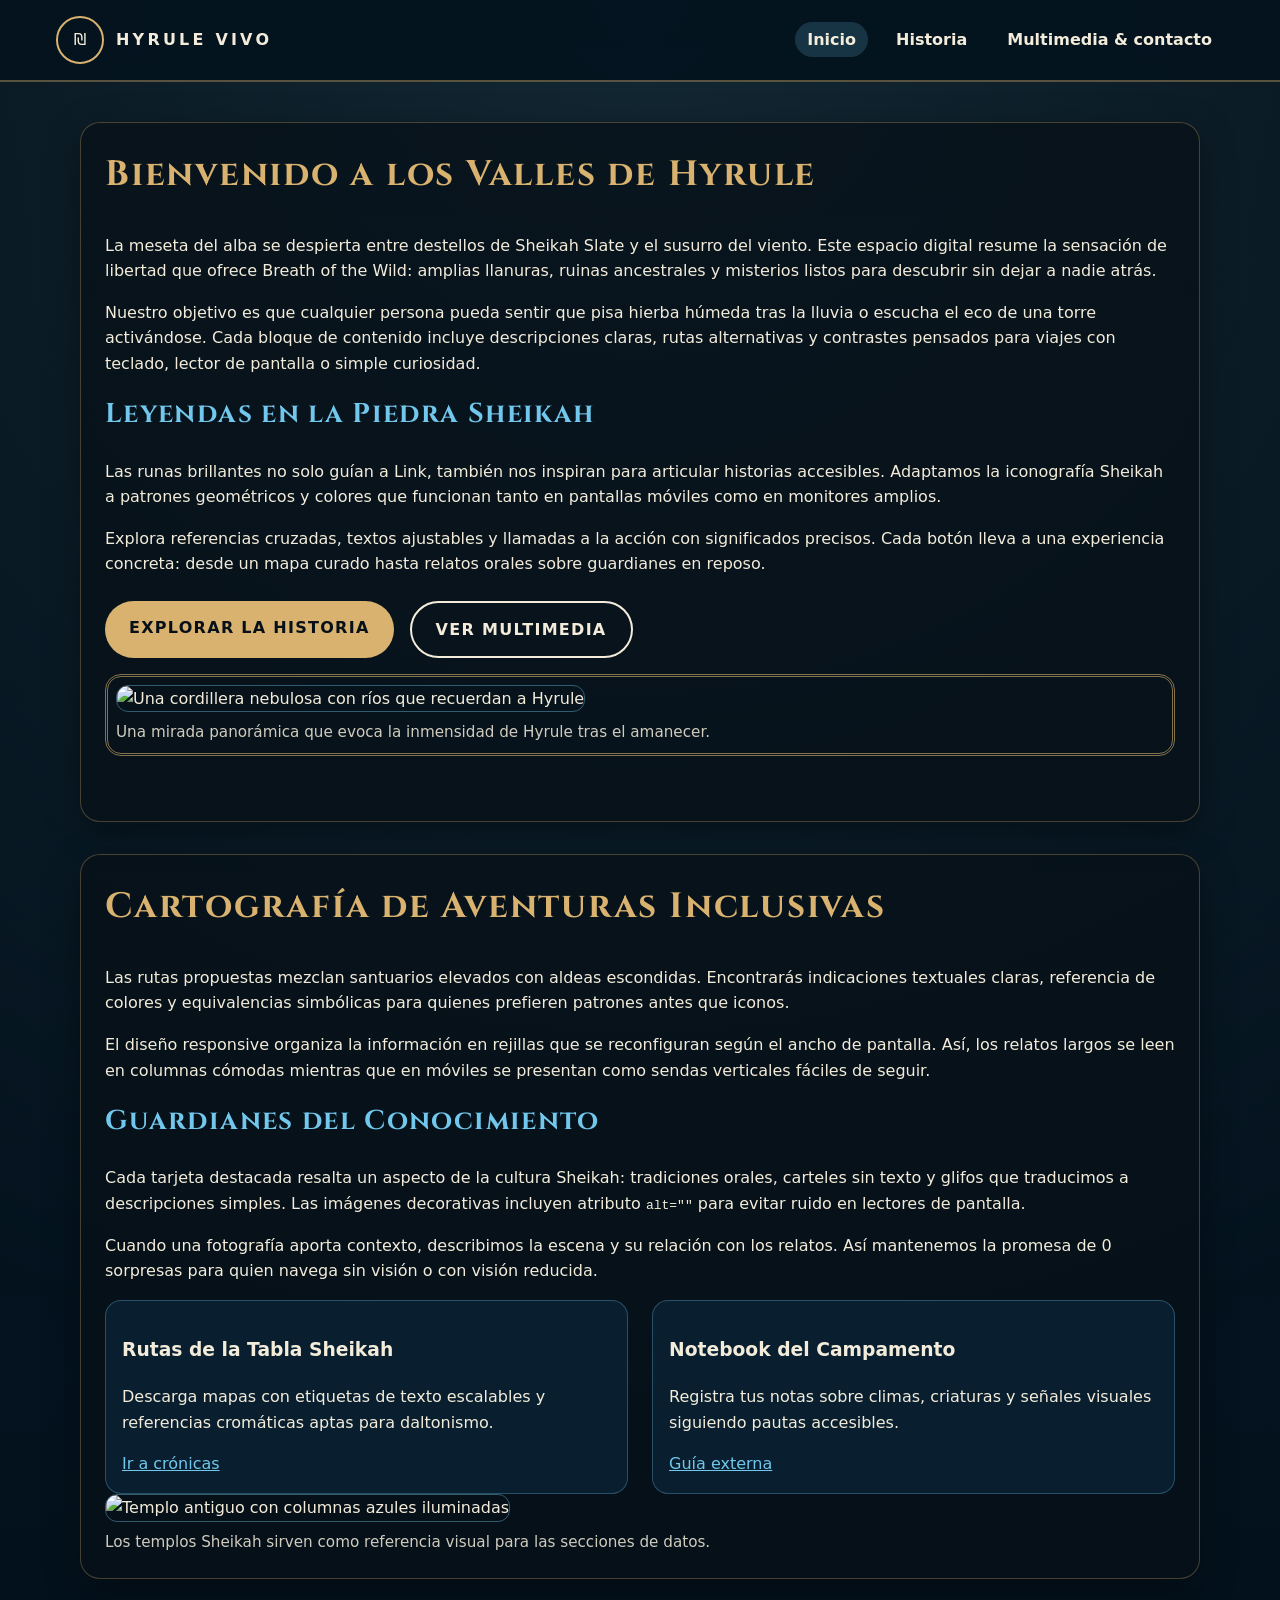
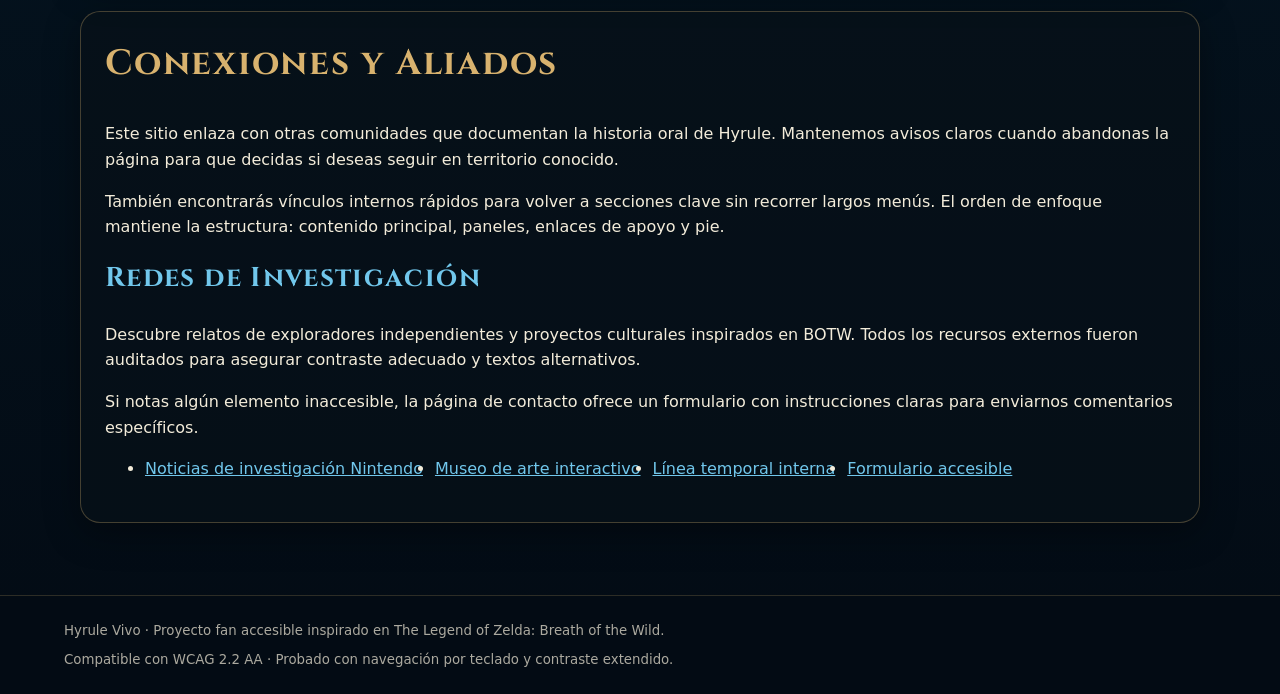
==== index.html @ 97a9ff72 "first commit" ====
<!DOCTYPE html>
<html lang="es">
<head>
  <meta charset="UTF-8">
  <meta name="viewport" content="width=device-width, initial-scale=1">
  <meta name="description" content="Exploración accesible del universo de Breath of the Wild con narrativa, historia y recursos multimedia.">
  <title>Hyrule Vivo | Inicio</title>
  <link rel="stylesheet" href="styles.css">
  <link rel="preconnect" href="https://fonts.gstatic.com" crossorigin>
  <link rel="preconnect" href="https://fonts.googleapis.com">
  <link href="https://fonts.googleapis.com/css2?family=Cinzel:wght@600&display=swap" rel="stylesheet">
  <script defer src="scripts.js"></script>
</head>
<body>
  <a class="skip-link" href="#contenido">Saltar al contenido principal</a>
  <header>
    <div class="header-inner">
      <div class="logo" aria-label="Logotipo de Hyrule Vivo">
        <div class="logo-symbol" aria-hidden="true">₪</div>
        <span class="logo-text">Hyrule vivo</span>
      </div>
      <button class="nav-toggle" data-nav-toggle aria-expanded="false" aria-controls="menu-principal">Menú</button>
      <nav aria-label="Navegación principal">
        <ul class="nav-list" id="menu-principal" data-nav-list>
          <li><a href="index.html" aria-current="page">Inicio</a></li>
          <li><a href="historia.html">Historia</a></li>
          <li><a href="multimedia-contacto.html">Multimedia &amp; contacto</a></li>
        </ul>
      </nav>
    </div>
  </header>

  <main id="contenido">
    <section aria-labelledby="seccion-bienvenida">
      <h1 id="seccion-bienvenida">Bienvenido a los Valles de Hyrule</h1>
      <p>La meseta del alba se despierta entre destellos de Sheikah Slate y el susurro del viento. Este espacio digital resume la sensación de libertad que ofrece Breath of the Wild: amplias llanuras, ruinas ancestrales y misterios listos para descubrir sin dejar a nadie atrás.</p>
      <p>Nuestro objetivo es que cualquier persona pueda sentir que pisa hierba húmeda tras la lluvia o escucha el eco de una torre activándose. Cada bloque de contenido incluye descripciones claras, rutas alternativas y contrastes pensados para viajes con teclado, lector de pantalla o simple curiosidad.</p>
      <h2>Leyendas en la Piedra Sheikah</h2>
      <p>Las runas brillantes no solo guían a Link, también nos inspiran para articular historias accesibles. Adaptamos la iconografía Sheikah a patrones geométricos y colores que funcionan tanto en pantallas móviles como en monitores amplios.</p>
      <p>Explora referencias cruzadas, textos ajustables y llamadas a la acción con significados precisos. Cada botón lleva a una experiencia concreta: desde un mapa curado hasta relatos orales sobre guardianes en reposo.</p>
      <div class="section-cta" role="group" aria-label="Acciones destacadas">
        <a class="button" href="historia.html">Explorar la historia</a>
        <a class="button secondary" href="multimedia-contacto.html">Ver multimedia</a>
      </div>
      <figure class="decorative-frame">
        <img src="https://images.unsplash.com/photo-1500530855697-b586d89ba3ee?auto=format&fit=crop&w=1200&q=80" alt="Una cordillera nebulosa con ríos que recuerdan a Hyrule">
        <figcaption>Una mirada panorámica que evoca la inmensidad de Hyrule tras el amanecer.</figcaption>
      </figure>
      <img src="https://images.unsplash.com/photo-1500534314211-9ffcd0b3d357?auto=format&fit=crop&w=1200&q=70" alt="" aria-hidden="true">
    </section>

    <section aria-labelledby="seccion-cartografia">
      <h1 id="seccion-cartografia">Cartografía de Aventuras Inclusivas</h1>
      <p>Las rutas propuestas mezclan santuarios elevados con aldeas escondidas. Encontrarás indicaciones textuales claras, referencia de colores y equivalencias simbólicas para quienes prefieren patrones antes que iconos.</p>
      <p>El diseño responsive organiza la información en rejillas que se reconfiguran según el ancho de pantalla. Así, los relatos largos se leen en columnas cómodas mientras que en móviles se presentan como sendas verticales fáciles de seguir.</p>
      <h2>Guardianes del Conocimiento</h2>
      <p>Cada tarjeta destacada resalta un aspecto de la cultura Sheikah: tradiciones orales, carteles sin texto y glifos que traducimos a descripciones simples. Las imágenes decorativas incluyen atributo <code>alt=""</code> para evitar ruido en lectores de pantalla.</p>
      <p>Cuando una fotografía aporta contexto, describimos la escena y su relación con los relatos. Así mantenemos la promesa de 0 sorpresas para quien navega sin visión o con visión reducida.</p>
      <div class="info-grid">
        <article class="card">
          <h3>Rutas de la Tabla Sheikah</h3>
          <p>Descarga mapas con etiquetas de texto escalables y referencias cromáticas aptas para daltonismo.</p>
          <a href="historia.html#cronicas" class="button secondary">Ir a crónicas</a>
        </article>
        <article class="card">
          <h3>Notebook del Campamento</h3>
          <p>Registra tus notas sobre climas, criaturas y señales visuales siguiendo pautas accesibles.</p>
          <a href="https://www.zeldadungeon.net/breath-of-the-wild-walkthrough/" class="button secondary" target="_blank" rel="noopener">Guía externa</a>
        </article>
      </div>
      <figure>
        <img src="https://images.unsplash.com/photo-1500534314209-a25ddb2bd429?auto=format&fit=crop&w=1200&q=80" alt="Templo antiguo con columnas azules iluminadas">
        <figcaption>Los templos Sheikah sirven como referencia visual para las secciones de datos.</figcaption>
      </figure>
    </section>

    <section aria-labelledby="seccion-conexiones">
      <h1 id="seccion-conexiones">Conexiones y Aliados</h1>
      <p>Este sitio enlaza con otras comunidades que documentan la historia oral de Hyrule. Mantenemos avisos claros cuando abandonas la página para que decidas si deseas seguir en territorio conocido.</p>
      <p>También encontrarás vínculos internos rápidos para volver a secciones clave sin recorrer largos menús. El orden de enfoque mantiene la estructura: contenido principal, paneles, enlaces de apoyo y pie.</p>
      <h2>Redes de Investigación</h2>
      <p>Descubre relatos de exploradores independientes y proyectos culturales inspirados en BOTW. Todos los recursos externos fueron auditados para asegurar contraste adecuado y textos alternativos.</p>
      <p>Si notas algún elemento inaccesible, la página de contacto ofrece un formulario con instrucciones claras para enviarnos comentarios específicos.</p>
      <ul class="links-inline">
        <li><a href="https://mynintendonews.com/" target="_blank" rel="noopener">Noticias de investigación Nintendo</a></li>
        <li><a href="https://www.museumofvideogameart.org/" target="_blank" rel="noopener">Museo de arte interactivo</a></li>
        <li><a href="historia.html#linea-temporal">Línea temporal interna</a></li>
        <li><a href="multimedia-contacto.html#contacto">Formulario accesible</a></li>
      </ul>
    </section>
  </main>

  <footer>
    <div class="footer-inner">
      <small>Hyrule Vivo · Proyecto fan accesible inspirado en The Legend of Zelda: Breath of the Wild.</small>
      <small>Compatible con WCAG 2.2 AA · Probado con navegación por teclado y contraste extendido.</small>
    </div>
  </footer>
</body>
</html>
---- styles.css ----
/* Base styles inspired by Sheikah motifs */
:root {
  color-scheme: dark light;
  --night: #04131f;
  --deep-blue: #0d2a3f;
  --teal: #1f5c73;
  --sky: #71c7ec;
  --gold: #d8b26e;
  --sand: #f3ecda;
  --ink: #071019;
  --focus: #ffed8b;
  --body-font: 'Segoe UI', 'Trebuchet MS', system-ui, -apple-system, BlinkMacSystemFont, sans-serif;
}
* {
  box-sizing: border-box;
}

body {
  margin: 0;
  font-family: var(--body-font);
  color: var(--sand);
  background: radial-gradient(circle at top, rgba(113, 199, 236, 0.15), transparent 60%),
    linear-gradient(180deg, #020b12, #04131f 60%, #030b14);
  min-height: 100vh;
  line-height: 1.6;
}

img,
video {
  max-width: 100%;
  height: auto;
}

a {
  color: var(--sky);
}

a:focus-visible,
button:focus-visible,
input:focus-visible,
textarea:focus-visible,
select:focus-visible {
  outline: 3px solid var(--focus);
  outline-offset: 3px;
}

.skip-link {
  position: absolute;
  top: -100px;
  left: 1rem;
  background: var(--gold);
  color: var(--ink);
  padding: 0.75rem 1rem;
  border-radius: 0 0 0.5rem 0.5rem;
  text-decoration: none;
  font-weight: 600;
}

.skip-link:focus {
  top: 1rem;
  z-index: 10;
}

header {
  background: rgba(4, 19, 31, 0.9);
  border-bottom: 2px solid rgba(216, 178, 110, 0.4);
  position: sticky;
  top: 0;
  z-index: 9;
}

.header-inner {
  display: flex;
  align-items: center;
  justify-content: space-between;
  max-width: 1200px;
  margin: 0 auto;
  padding: 1rem;
  gap: 1rem;
}

.logo {
  display: flex;
  align-items: center;
  gap: 0.75rem;
}

[hidden] {
  display: none !important;
}

.logo-symbol {
  width: 48px;
  height: 48px;
  border: 2px solid var(--gold);
  border-radius: 50%;
  display: grid;
  place-items: center;
}

.logo-text {
  text-transform: uppercase;
  letter-spacing: 0.2em;
  font-weight: 700;
}

.nav-toggle {
  display: none;
  background: transparent;
  border: 2px solid var(--gold);
  color: var(--gold);
  padding: 0.35rem 0.75rem;
  border-radius: 8px;
}

nav {
  display: flex;
  align-items: center;
}

.nav-list {
  list-style: none;
  display: flex;
  gap: 1rem;
  margin: 0;
  padding: 0;
}

.nav-list a {
  text-decoration: none;
  color: var(--sand);
  font-weight: 600;
  padding: 0.5rem 0.75rem;
  border-radius: 999px;
  transition: background 0.2s ease;
}

.nav-list a:hover,
.nav-list a[aria-current='page'] {
  background: rgba(113, 199, 236, 0.18);
}

main {
  max-width: 1200px;
  margin: 0 auto;
  padding: 1.5rem;
  display: grid;
  gap: 2rem;
}

section {
  background: rgba(7, 16, 25, 0.75);
  border: 1px solid rgba(216, 178, 110, 0.3);
  border-radius: 1.25rem;
  padding: 1.5rem;
  box-shadow: 0 10px 35px rgba(0, 0, 0, 0.35);
}

section h1,
section h2 {
  font-family: 'Cinzel', 'Palatino Linotype', serif;
  letter-spacing: 0.05em;
  margin-top: 0;
}

section h1 {
  color: var(--gold);
  font-size: clamp(1.7rem, 3vw, 2.2rem);
}

section h2 {
  color: var(--sky);
  font-size: clamp(1.3rem, 2.5vw, 1.7rem);
}

.section-cta {
  display: flex;
  flex-wrap: wrap;
  gap: 1rem;
  margin-top: 1.5rem;
}

button,
.section-cta a.button {
  background: var(--gold);
  border: none;
  color: var(--ink);
  padding: 0.85rem 1.5rem;
  border-radius: 999px;
  font-weight: 700;
  text-transform: uppercase;
  letter-spacing: 0.08em;
  cursor: pointer;
  text-decoration: none;
}

button.secondary,
.section-cta a.secondary {
  background: transparent;
  color: var(--sand);
  border: 2px solid var(--sand);
}

.decorative-frame {
  border: 3px double rgba(216, 178, 110, 0.6);
  padding: 0.5rem;
  border-radius: 1rem;
  margin: 1rem 0;
}

.info-grid {
  display: grid;
  gap: 1.5rem;
}

@media (min-width: 768px) {
  .info-grid {
    grid-template-columns: repeat(2, minmax(0, 1fr));
  }
}

.card {
  background: rgba(13, 42, 63, 0.6);
  border-radius: 1rem;
  padding: 1rem;
  border: 1px solid rgba(113, 199, 236, 0.3);
}

figure {
  margin: 0;
}

figure img {
  border-radius: 0.75rem;
  border: 1px solid rgba(113, 199, 236, 0.4);
}

figure figcaption {
  font-size: 0.95rem;
  color: rgba(243, 236, 218, 0.85);
  margin-top: 0.5rem;
}

.video-shell {
  display: grid;
  gap: 1rem;
}

.video-accessibility {
  background: rgba(13, 42, 63, 0.7);
  border: 1px solid rgba(113, 199, 236, 0.4);
  border-radius: 1rem;
  padding: 1rem 1.25rem;
}

.video-accessibility h2 {
  margin-top: 0;
  margin-bottom: 0.5rem;
}

.video-shell video {
  width: 100%;
  border-radius: 1rem;
  border: 2px solid rgba(113, 199, 236, 0.3);
  background: #000;
  color: var(--sand);
}

.video-shell video p {
  background: #1a1a1a;
  color: #f1e9c9;
  padding: 0.5rem 0.75rem;
  border-radius: 0.75rem;
  font-weight: 600;
}

.video-shell video p a {
  display: inline-block;
  margin-top: 0.25rem;
  padding: 0.35rem 0.65rem;
  border-radius: 0.6rem;
  background: #0f1f2a;
  color: #f1e9c9;
  text-decoration: underline;
}

.video-controls {
  display: flex;
  flex-wrap: wrap;
  gap: 0.75rem;
  align-items: center;
}

.video-controls label {
  display: flex;
  align-items: center;
  gap: 0.5rem;
}

.video-controls input[type='range'] {
  accent-color: var(--gold);
}

.form-shell {
  display: grid;
  gap: 1rem;
}

label span.required-badge {
  background: rgba(216, 178, 110, 0.2);
  border: 1px solid var(--gold);
  color: var(--gold);
  padding: 0.1rem 0.45rem;
  border-radius: 0.35rem;
  font-size: 0.75rem;
  margin-left: 0.5rem;
}

input,
textarea {
  width: 100%;
  padding: 0.85rem;
  border-radius: 0.75rem;
  border: 2px solid rgba(113, 199, 236, 0.35);
  background: rgba(4, 19, 31, 0.65);
  color: var(--sand);
  font-size: 1rem;
}

textarea {
  min-height: 140px;
  resize: vertical;
}

.helper-text {
  font-size: 0.9rem;
  color: rgba(243, 236, 218, 0.8);
}

.modal-overlay {
  position: fixed;
  inset: 0;
  background: rgba(4, 19, 31, 0.85);
  display: flex;
  align-items: center;
  justify-content: center;
  padding: 1.5rem;
  z-index: 999;
}

.modal-content {
  background: rgba(7, 16, 25, 0.9);
  border: 1px solid rgba(216, 178, 110, 0.5);
  border-radius: 1rem;
  padding: 1.5rem;
  max-width: 420px;
  width: 100%;
  box-shadow: 0 20px 45px rgba(0, 0, 0, 0.45);
}

.modal-content h2 {
  margin-top: 0;
  margin-bottom: 1.2rem;
  color: var(--gold);
  font-size: 1.35rem;
}

footer {
  background: #030b14;
  border-top: 1px solid rgba(216, 178, 110, 0.2);
  margin-top: 2rem;
}

footer .footer-inner {
  max-width: 1200px;
  margin: 0 auto;
  padding: 1.5rem;
  display: flex;
  flex-direction: column;
  gap: 0.5rem;
}

footer small {
  color: rgba(243, 236, 218, 0.7);
}

.links-inline {
  display: flex;
  flex-wrap: wrap;
  gap: 0.75rem;
}

.links-inline a {
  text-decoration: underline;
}

@media (max-width: 800px) {
  .nav-toggle {
    display: inline-flex;
  }

  nav {
    flex-direction: column;
    width: 100%;
  }

  .nav-list {
    flex-direction: column;
    width: 100%;
    background: rgba(4, 19, 31, 0.95);
    border-radius: 1rem;
    padding: 1rem;
    display: none;
  }

  .nav-list.open {
    display: flex;
  }
}

@media (min-width: 1200px) {
  main {
    padding: 2.5rem;
  }
}
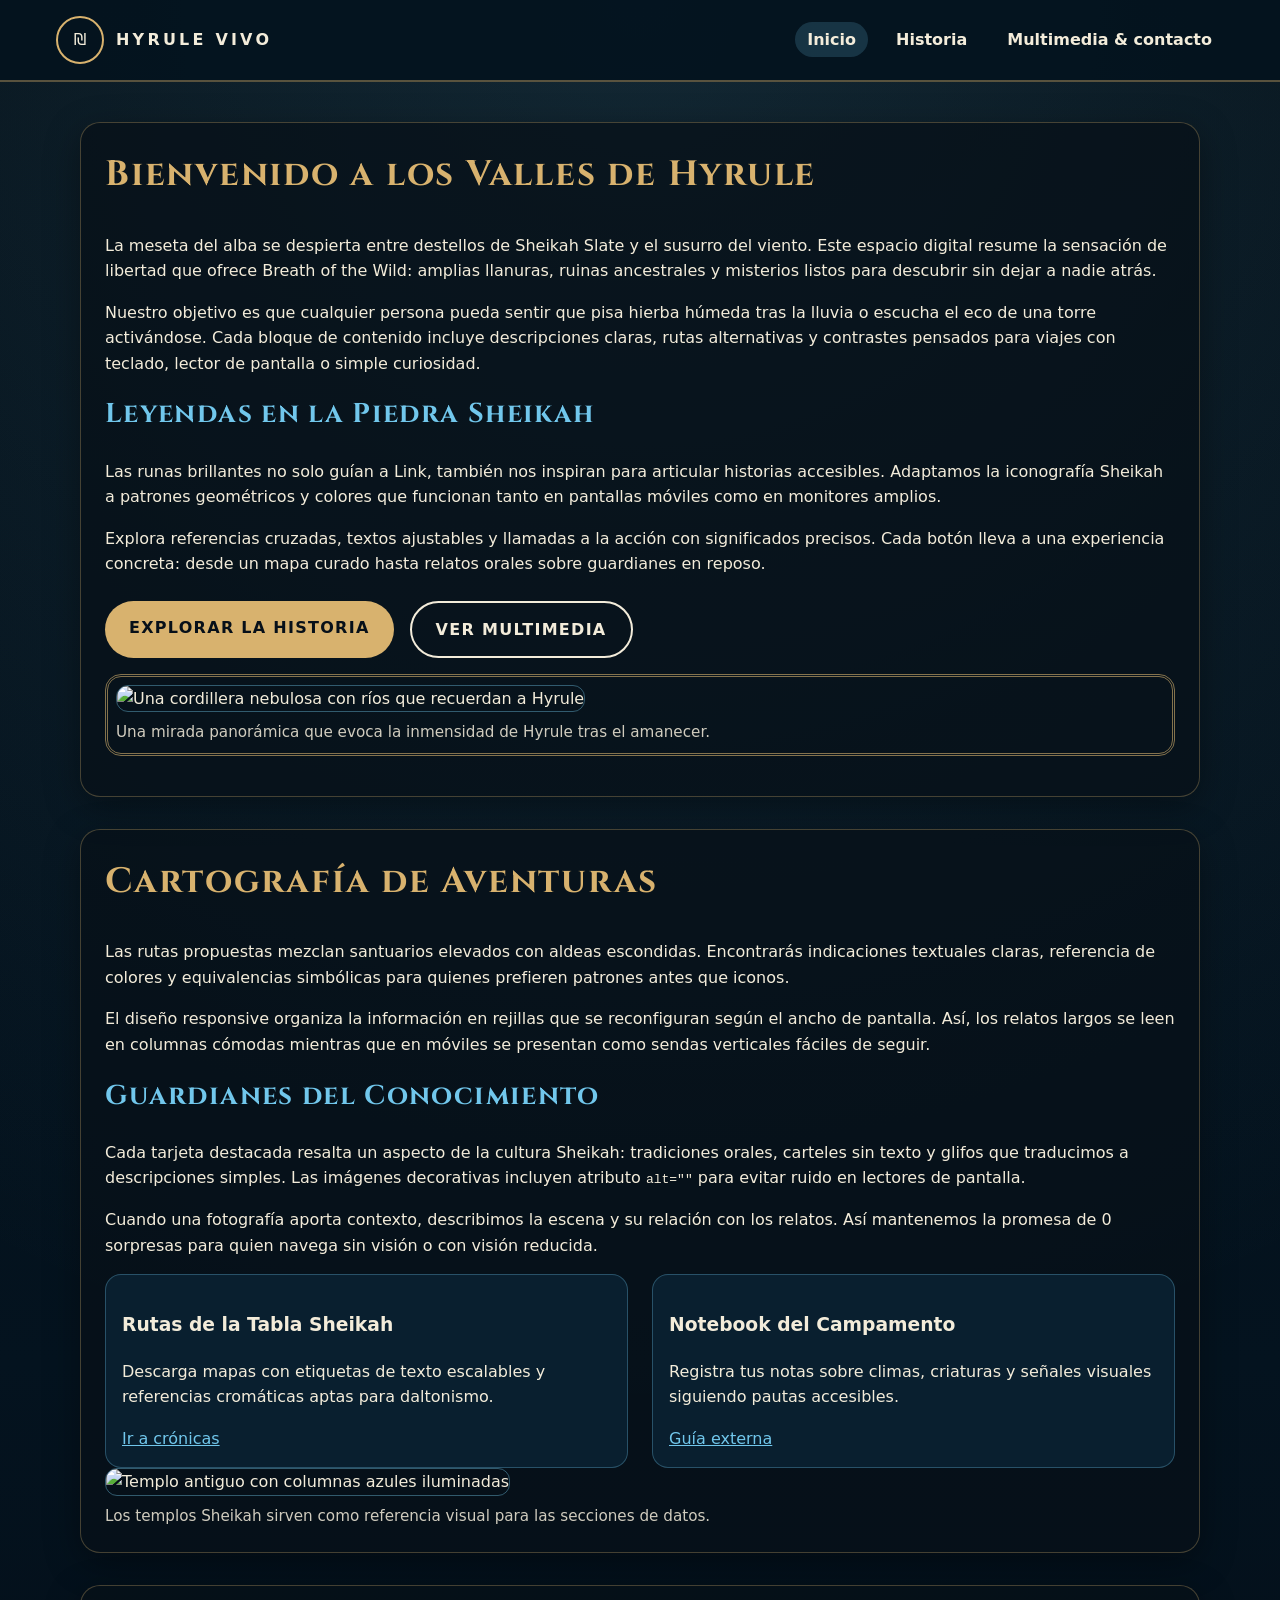
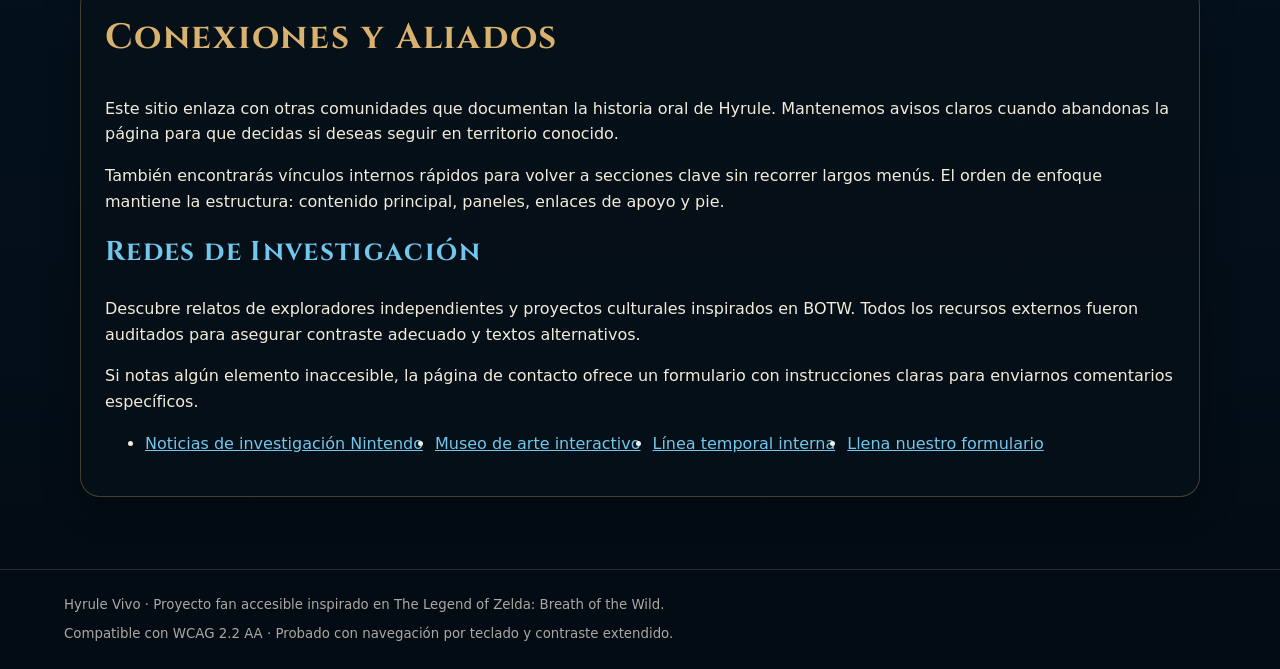
==== commit 6ad5a44f: "Cambios index" ====
--- a/index.html
+++ b/index.html
@@ -43,14 +43,13 @@
         <a class="button secondary" href="multimedia-contacto.html">Ver multimedia</a>
       </div>
       <figure class="decorative-frame">
-        <img src="https://images.unsplash.com/photo-1500530855697-b586d89ba3ee?auto=format&fit=crop&w=1200&q=80" alt="Una cordillera nebulosa con ríos que recuerdan a Hyrule">
+        <img src="https://media.es.wired.com/photos/638fd68c7db986e0c2d6b19a/master/pass/Breath-of-the-Wild-Casual-Gamer-Culture.jpg" alt="Una cordillera nebulosa con ríos que recuerdan a Hyrule">
         <figcaption>Una mirada panorámica que evoca la inmensidad de Hyrule tras el amanecer.</figcaption>
       </figure>
-      <img src="https://images.unsplash.com/photo-1500534314211-9ffcd0b3d357?auto=format&fit=crop&w=1200&q=70" alt="" aria-hidden="true">
     </section>
 
     <section aria-labelledby="seccion-cartografia">
-      <h1 id="seccion-cartografia">Cartografía de Aventuras Inclusivas</h1>
+      <h1 id="seccion-cartografia">Cartografía de Aventuras</h1>
       <p>Las rutas propuestas mezclan santuarios elevados con aldeas escondidas. Encontrarás indicaciones textuales claras, referencia de colores y equivalencias simbólicas para quienes prefieren patrones antes que iconos.</p>
       <p>El diseño responsive organiza la información en rejillas que se reconfiguran según el ancho de pantalla. Así, los relatos largos se leen en columnas cómodas mientras que en móviles se presentan como sendas verticales fáciles de seguir.</p>
       <h2>Guardianes del Conocimiento</h2>
@@ -69,7 +68,7 @@
         </article>
       </div>
       <figure>
-        <img src="https://images.unsplash.com/photo-1500534314209-a25ddb2bd429?auto=format&fit=crop&w=1200&q=80" alt="Templo antiguo con columnas azules iluminadas">
+        <img src="https://easycdn.es/1/imagenes/the-legend-of-zelda-breath-of-the-wild-nintendo-switch-wii-u_289097.jpg" alt="Templo antiguo con columnas azules iluminadas">
         <figcaption>Los templos Sheikah sirven como referencia visual para las secciones de datos.</figcaption>
       </figure>
     </section>
@@ -85,7 +84,7 @@
         <li><a href="https://mynintendonews.com/" target="_blank" rel="noopener">Noticias de investigación Nintendo</a></li>
         <li><a href="https://www.museumofvideogameart.org/" target="_blank" rel="noopener">Museo de arte interactivo</a></li>
         <li><a href="historia.html#linea-temporal">Línea temporal interna</a></li>
-        <li><a href="multimedia-contacto.html#contacto">Formulario accesible</a></li>
+        <li><a href="multimedia-contacto.html#contacto">Llena nuestro formulario</a></li>
       </ul>
     </section>
   </main>
